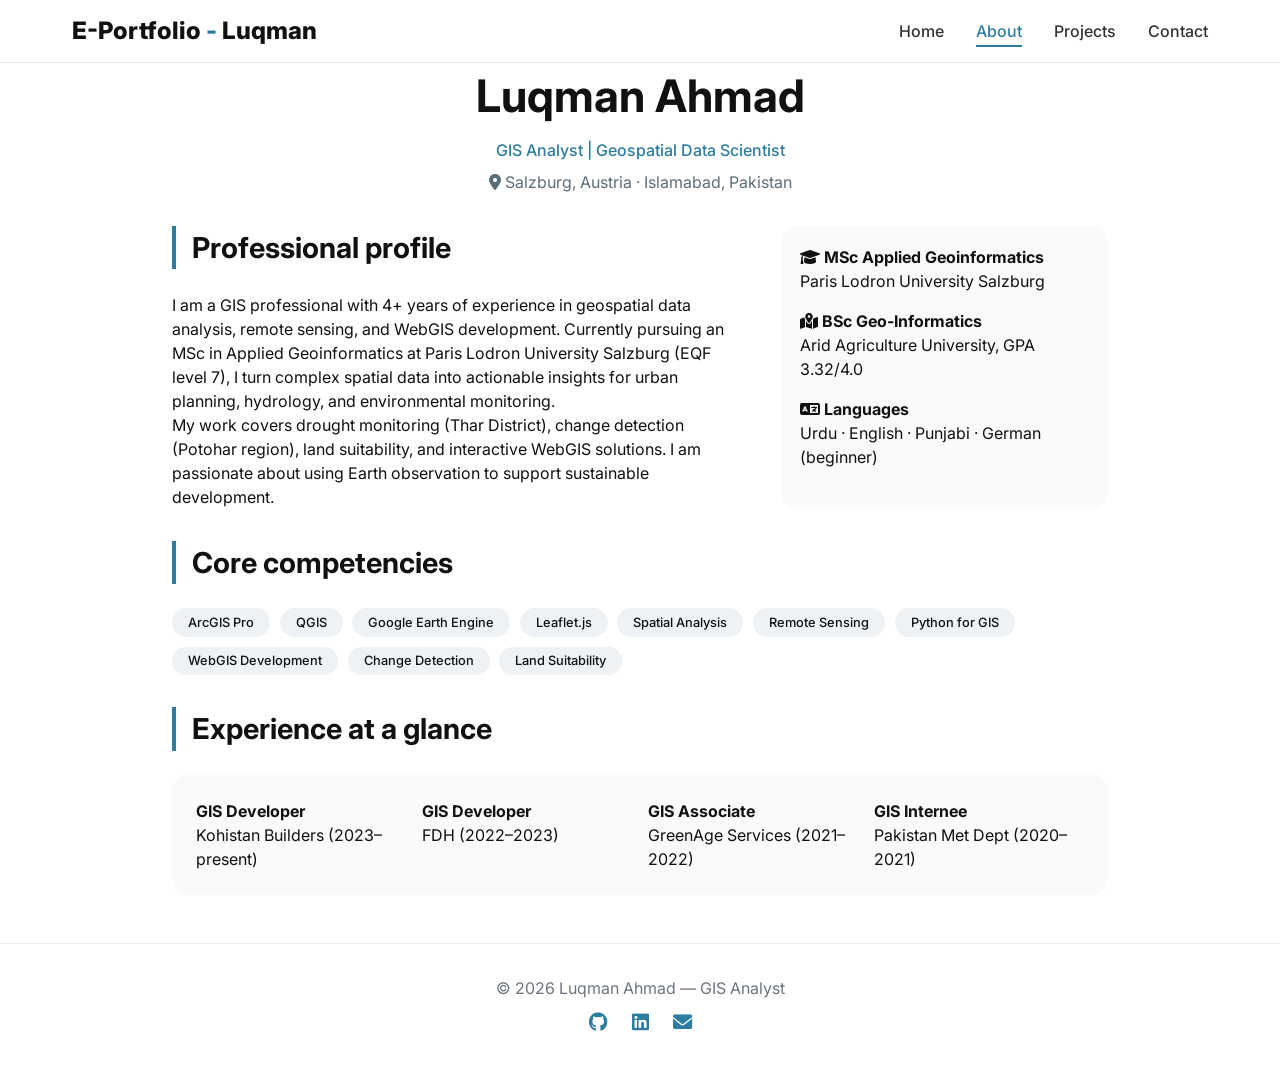
==== about.html @ 3cb947be "Add files via upload" ====
<!DOCTYPE html>
<html lang="en">
<head>
    <meta charset="UTF-8">
    <meta name="viewport" content="width=device-width, initial-scale=1.0">
    <title>About | Luqman Ahmad</title>
    <link rel="stylesheet" href="style.css">
    <link rel="stylesheet" href="https://cdnjs.cloudflare.com/ajax/libs/font-awesome/6.0.0-beta3/css/all.min.css">
    <link href="https://fonts.googleapis.com/css2?family=Inter:opsz,wght@14..32,300;400;500;600;700;800&display=swap" rel="stylesheet">
</head>
<body>
<header>
    <div class="container navbar">
        <a href="index.html" class="logo">E-Portfolio<span> - </span>Luqman</a>
        <div class="menu-icon" id="menuIcon">
            <i class="fas fa-bars"></i>
        </div>
        <ul class="nav-links" id="navLinks">
            <li><a href="index.html">Home</a></li>
            <li><a href="about.html" class="active">About</a></li>
            <li><a href="projects.html">Projects</a></li>
            <li><a href="contact.html">Contact</a></li>
        </ul>
    </div>
</header>

<main>
    <div class="container about-page">
        <div class="about-header">
            <h1>Luqman Ahmad</h1>
            <p class="subtitle">GIS Analyst | Geospatial Data Scientist</p>
            <p class="location"><i class="fas fa-map-marker-alt"></i> Salzburg, Austria · Islamabad, Pakistan</p>
        </div>

        <div class="about-grid">
            <div class="about-text">
                <h2>Professional profile</h2>
                <p>I am a GIS professional with 4+ years of experience in geospatial data analysis, remote sensing, and WebGIS development. Currently pursuing an MSc in Applied Geoinformatics at Paris Lodron University Salzburg (EQF level 7), I turn complex spatial data into actionable insights for urban planning, hydrology, and environmental monitoring.</p>
                <p>My work covers drought monitoring (Thar District), change detection (Potohar region), land suitability, and interactive WebGIS solutions. I am passionate about using Earth observation to support sustainable development.</p>
            </div>
            <div class="about-highlights">
                <div class="highlight-item"><i class="fas fa-graduation-cap"></i> <strong>MSc Applied Geoinformatics</strong><br>Paris Lodron University Salzburg</div>
                <div class="highlight-item"><i class="fas fa-map-marked-alt"></i> <strong>BSc Geo‑Informatics</strong><br>Arid Agriculture University, GPA 3.32/4.0</div>
                <div class="highlight-item"><i class="fas fa-language"></i> <strong>Languages</strong><br>Urdu · English · Punjabi · German (beginner)</div>
            </div>
        </div>

        <div class="core-skills">
            <h2>Core competencies</h2>
            <div class="skill-tags">
                <span>ArcGIS Pro</span><span>QGIS</span><span>Google Earth Engine</span><span>Leaflet.js</span>
                <span>Spatial Analysis</span><span>Remote Sensing</span><span>Python for GIS</span>
                <span>WebGIS Development</span><span>Change Detection</span><span>Land Suitability</span>
            </div>
        </div>

        <div class="experience-summary">
            <h2>Experience at a glance</h2>
            <div class="exp-grid">
                <div><strong>GIS Developer</strong><br>Kohistan Builders (2023–present)</div>
                <div><strong>GIS Developer</strong><br>FDH (2022–2023)</div>
                <div><strong>GIS Associate</strong><br>GreenAge Services (2021–2022)</div>
                <div><strong>GIS Internee</strong><br>Pakistan Met Dept (2020–2021)</div>
            </div>
        </div>
    </div>
</main>

<footer>
    <div class="container">
        <p>© 2026 Luqman Ahmad — GIS Analyst</p>
        <div class="social-links">
            <a href="https://github.com/luqman-gis" target="_blank"><i class="fab fa-github"></i></a>
            <a href="https://linkedin.com/in/luqman-ahmad-gis" target="_blank"><i class="fab fa-linkedin"></i></a>
            <a href="mailto:luqman439@live.com"><i class="fas fa-envelope"></i></a>
        </div>
    </div>
</footer>

<script src="script.js"></script>
</body>
</html>
---- style.css ----
* {
    margin: 0;
    padding: 0;
    box-sizing: border-box;
}

body {
    font-family: 'Inter', system-ui, -apple-system, 'Segoe UI', Roboto, Helvetica, Arial, sans-serif;
    background: #ffffff;
    color: #111111;
    line-height: 1.5;
    scroll-behavior: smooth;
}

.container {
    max-width: 1200px;
    margin: 0 auto;
    padding: 0 2rem;
}

h1 { font-size: 2.8rem; margin-bottom: 0.5rem; }
h2 { font-size: 1.8rem; margin-bottom: 1.5rem; border-left: 4px solid #2c7da0; padding-left: 1rem; }

/* Buttons */
.btn {
    display: inline-flex;
    align-items: center;
    gap: 0.6rem;
    background: #111;
    color: white;
    padding: 0.7rem 1.5rem;
    border-radius: 40px;
    font-weight: 500;
    transition: 0.2s;
    text-decoration: none;
    border: none;
    cursor: pointer;
}
.btn-outline {
    background: transparent;
    border: 1px solid #111;
    color: #111;
}
.btn-outline:hover {
    background: #111;
    color: white;
}
.btn-primary {
    background: #2c7da0;
    color: white;
}
.btn-primary:hover {
    background: #1f5e7a;
    transform: translateY(-2px);
}

/* Header & Navigation */
header {
    background: rgba(255,255,255,0.96);
    backdrop-filter: blur(8px);
    border-bottom: 1px solid #eaeaea;
    position: sticky;
    top: 0;
    z-index: 1000;
    padding: 0.8rem 0;
}
.navbar {
    display: flex;
    justify-content: space-between;
    align-items: center;
    flex-wrap: wrap;
    gap: 1rem;
}
.logo {
    font-size: 1.5rem;
    font-weight: 800;
    color: #111;
    text-decoration: none;
}
.logo span { color: #2c7da0; }
.nav-links {
    display: flex;
    gap: 2rem;
    list-style: none;
}
.nav-links a {
    text-decoration: none;
    color: #333;
    font-weight: 500;
    padding-bottom: 4px;
    transition: 0.2s;
}
.nav-links a:hover, .nav-links a.active {
    color: #2c7da0;
    border-bottom: 2px solid #2c7da0;
}
.menu-icon {
    display: none;
    font-size: 1.5rem;
    cursor: pointer;
    color: #2c7da0;
}

/* Hero with video background */
.video-hero {
    position: relative;
    overflow: hidden;
    padding: 5rem 0;
    min-height: 85vh;
    display: flex;
    align-items: center;
}
.hero-video {
    position: absolute;
    top: 0;
    left: 0;
    width: 100%;
    height: 100%;
    object-fit: cover;
    z-index: 0;
}
.hero-overlay {
    position: absolute;
    top: 0;
    left: 0;
    width: 100%;
    height: 100%;
    background: rgba(255, 255, 255, 0.8);  /* 80% white overlay */
    z-index: 1;
}
.video-hero .container {
    position: relative;
    z-index: 2;
}
.hero-grid {
    display: flex;
    align-items: center;
    justify-content: space-between;
    gap: 3rem;
    flex-wrap: wrap;
}
.hero-text { flex: 1; }
.hero-text .tagline {
    font-size: 1.2rem;
    color: #2c7da0;
    font-weight: 600;
    margin-bottom: 0.5rem;
}
.hero-text p {
    color: #2c3e50;
    margin: 1rem 0;
    max-width: 550px;
}
.profile-pic {
    width: 260px;
    height: 260px;
    border-radius: 50%;
    object-fit: cover;
    border: 4px solid #2c7da0;
    box-shadow: 0 20px 30px -10px rgba(0,0,0,0.1);
}
.btn-group { display: flex; gap: 1rem; flex-wrap: wrap; margin-top: 1.5rem; }

/* Mini projects on home */
.mini-projects {
    display: grid;
    grid-template-columns: repeat(auto-fit, minmax(240px, 1fr));
    gap: 1.5rem;
    margin: 2rem 0;
}
.mini-card {
    background: #f8fafc;
    padding: 1.5rem;
    border-radius: 1.2rem;
    text-align: center;
    border: 1px solid #eef2f5;
}
.mini-card i { font-size: 2rem; color: #2c7da0; margin-bottom: 0.5rem; }

/* About page */
.about-page { max-width: 1000px; margin: 0 auto; }
.about-header { text-align: center; margin-bottom: 2rem; }
.about-header .subtitle { color: #2c7da0; font-weight: 500; }
.location { color: #5a6e7a; margin-top: 0.5rem; }
.about-grid {
    display: flex;
    gap: 2rem;
    flex-wrap: wrap;
    margin: 2rem 0;
}
.about-text { flex: 2; }
.about-highlights { flex: 1; background: #f8fafc; padding: 1.2rem; border-radius: 1rem; }
.highlight-item { margin-bottom: 1rem; }
.core-skills, .experience-summary { margin: 2rem 0; }
.skill-tags {
    display: flex;
    flex-wrap: wrap;
    gap: 0.6rem;
}
.skill-tags span {
    background: #eef2f5;
    padding: 0.3rem 1rem;
    border-radius: 30px;
    font-size: 0.8rem;
    font-weight: 500;
}
.exp-grid {
    display: grid;
    grid-template-columns: repeat(auto-fit, minmax(200px, 1fr));
    gap: 1rem;
    background: #f8fafc;
    padding: 1.5rem;
    border-radius: 1rem;
}

/* Projects page */
.projects-grid-full {
    display: flex;
    flex-direction: column;
    gap: 3rem;
    margin-top: 2rem;
}
.project-item {
    display: flex;
    gap: 2rem;
    align-items: center;
    background: #f8fafc;
    border-radius: 1.5rem;
    overflow: hidden;
    padding: 1.5rem;
}
.project-item.reverse { flex-direction: row-reverse; }
.project-image {
    flex: 1;
    border-radius: 1rem;
    overflow: hidden;
}
.project-image img {
    width: 100%;
    height: auto;
    display: block;
}
.project-details { flex: 1; }
.project-tools { color: #2c7da0; font-size: 0.85rem; margin: 0.3rem 0; }

/* Contact page */
.contact-page { max-width: 800px; margin: 2rem auto; }
.contact-card {
    background: #f8fafc;
    padding: 2rem;
    border-radius: 1.5rem;
    margin-top: 2rem;
}
.contact-line {
    display: flex;
    align-items: center;
    gap: 1rem;
    margin-bottom: 1rem;
}
.contact-line i { width: 28px; color: #2c7da0; }
.contact-note { margin-top: 1.5rem; padding-top: 1rem; border-top: 1px solid #e2e8f0; }

/* Footer */
footer {
    text-align: center;
    padding: 2rem;
    border-top: 1px solid #eaeaea;
    color: #6c757d;
    margin-top: 3rem;
}
.social-links {
    display: flex;
    justify-content: center;
    gap: 1.5rem;
    margin-top: 0.5rem;
}
.social-links a { color: #2c7da0; font-size: 1.2rem; }

/* Responsive */
@media (max-width: 768px) {
    .container { padding: 0 1rem; }
    h1 { font-size: 2rem; }
    .hero-grid { flex-direction: column; text-align: center; }
    .profile-pic { width: 180px; height: 180px; }
    .project-item, .project-item.reverse { flex-direction: column; text-align: center; }
    .nav-links {
        display: none;
        flex-direction: column;
        width: 100%;
        background: white;
        padding: 1rem 0;
    }
    .nav-links.active { display: flex; }
    .menu-icon { display: block; position: absolute; top: 1rem; right: 1rem; }
}
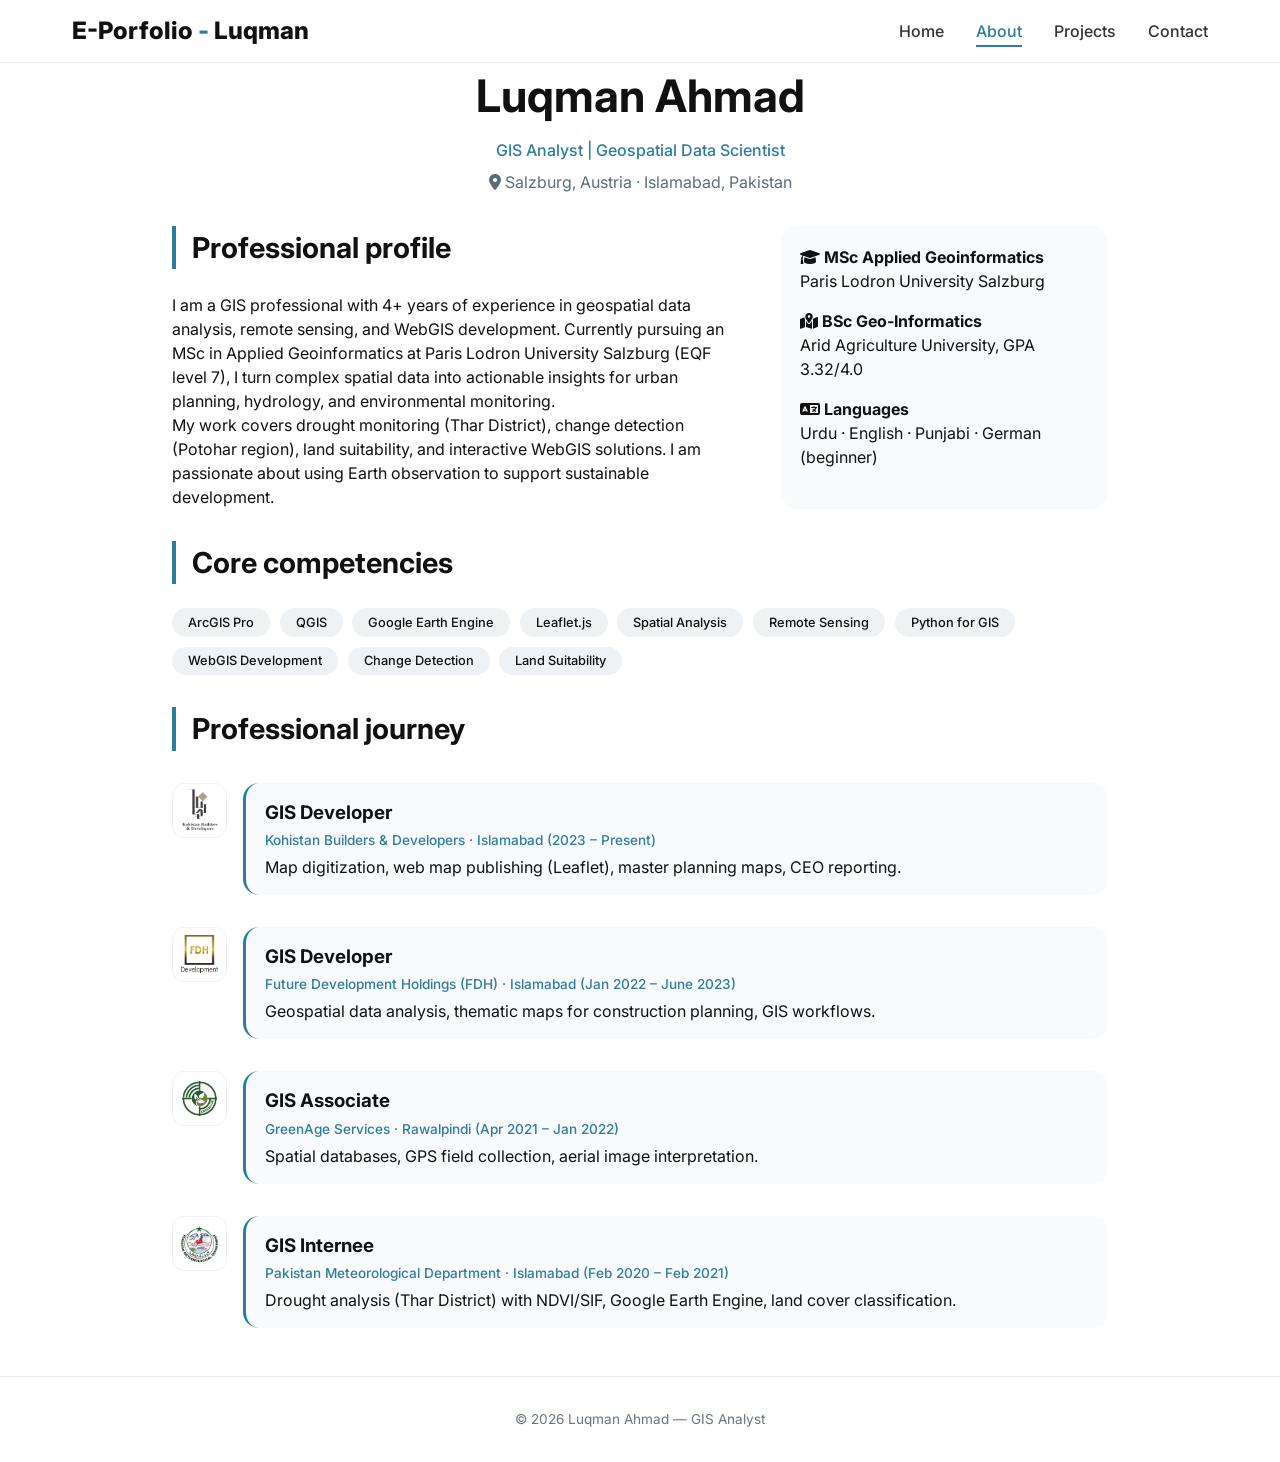
==== commit 854fce02: "Update about.html" ====
--- a/about.html
+++ b/about.html
@@ -11,7 +11,7 @@
 <body>
 <header>
     <div class="container navbar">
-        <a href="index.html" class="logo">E-Portfolio<span> - </span>Luqman</a>
+        <a href="index.html" class="logo">E-Porfolio<span> - </span>Luqman</a>
         <div class="menu-icon" id="menuIcon">
             <i class="fas fa-bars"></i>
         </div>
@@ -54,13 +54,47 @@
             </div>
         </div>
 
-        <div class="experience-summary">
-            <h2>Experience at a glance</h2>
-            <div class="exp-grid">
-                <div><strong>GIS Developer</strong><br>Kohistan Builders (2023–present)</div>
-                <div><strong>GIS Developer</strong><br>FDH (2022–2023)</div>
-                <div><strong>GIS Associate</strong><br>GreenAge Services (2021–2022)</div>
-                <div><strong>GIS Internee</strong><br>Pakistan Met Dept (2020–2021)</div>
+        <h2>Professional journey</h2>
+        <div class="exp-timeline">
+            <div class="exp-item">
+                <div class="exp-logo">
+                    <img src="assets/img/kbd-logo.png" alt="KBD Logo" onerror="this.style.display='none'">
+                </div>
+                <div class="exp-content">
+                    <h3>GIS Developer</h3>
+                    <div class="exp-meta">Kohistan Builders & Developers · Islamabad (2023 – Present)</div>
+                    <p>Map digitization, web map publishing (Leaflet), master planning maps, CEO reporting.</p>
+                </div>
+            </div>
+            <div class="exp-item">
+                <div class="exp-logo">
+                    <img src="assets/img/FDH-logo.png" alt="FDH Logo" onerror="this.style.display='none'">
+                </div>
+                <div class="exp-content">
+                    <h3>GIS Developer</h3>
+                    <div class="exp-meta">Future Development Holdings (FDH) · Islamabad (Jan 2022 – June 2023)</div>
+                    <p>Geospatial data analysis, thematic maps for construction planning, GIS workflows.</p>
+                </div>
+            </div>
+            <div class="exp-item">
+                <div class="exp-logo">
+                    <img src="assets/img/greenage-logo.png" alt="GreenAge Logo" onerror="this.style.display='none'">
+                </div>
+                <div class="exp-content">
+                    <h3>GIS Associate</h3>
+                    <div class="exp-meta">GreenAge Services · Rawalpindi (Apr 2021 – Jan 2022)</div>
+                    <p>Spatial databases, GPS field collection, aerial image interpretation.</p>
+                </div>
+            </div>
+            <div class="exp-item">
+                <div class="exp-logo">
+                    <img src="assets/img/PMD-logo.png" alt="PMD Logo" onerror="this.style.display='none'">
+                </div>
+                <div class="exp-content">
+                    <h3>GIS Internee</h3>
+                    <div class="exp-meta">Pakistan Meteorological Department · Islamabad (Feb 2020 – Feb 2021)</div>
+                    <p>Drought analysis (Thar District) with NDVI/SIF, Google Earth Engine, land cover classification.</p>
+                </div>
             </div>
         </div>
     </div>
@@ -69,14 +103,9 @@
 <footer>
     <div class="container">
         <p>© 2026 Luqman Ahmad — GIS Analyst</p>
-        <div class="social-links">
-            <a href="https://github.com/luqman-gis" target="_blank"><i class="fab fa-github"></i></a>
-            <a href="https://linkedin.com/in/luqman-ahmad-gis" target="_blank"><i class="fab fa-linkedin"></i></a>
-            <a href="mailto:luqman439@live.com"><i class="fas fa-envelope"></i></a>
-        </div>
     </div>
 </footer>
 
 <script src="script.js"></script>
 </body>
-</html>+</html>
--- a/style.css
+++ b/style.css
@@ -125,7 +125,7 @@
     left: 0;
     width: 100%;
     height: 100%;
-    background: rgba(255, 255, 255, 0.8);  /* 80% white overlay */
+    background: rgba(255, 255, 255, 0.8);
     z-index: 1;
 }
 .video-hero .container {
@@ -204,14 +204,42 @@
     font-size: 0.8rem;
     font-weight: 500;
 }
-.exp-grid {
-    display: grid;
-    grid-template-columns: repeat(auto-fit, minmax(200px, 1fr));
+
+/* Experience timeline with logos */
+.exp-timeline {
+    margin: 2rem 0;
+}
+.exp-item {
+    display: flex;
     gap: 1rem;
+    margin-bottom: 2rem;
+}
+.exp-logo {
+    flex-shrink: 0;
+    width: 55px;
+    height: 55px;
+    background: white;
+    border-radius: 12px;
+    display: flex;
+    align-items: center;
+    justify-content: center;
+    border: 1px solid #eef2f5;
+    overflow: hidden;
+}
+.exp-logo img {
+    width: 70%;
+    height: auto;
+    object-fit: contain;
+}
+.exp-content {
+    flex: 1;
     background: #f8fafc;
-    padding: 1.5rem;
+    padding: 1rem 1.2rem;
     border-radius: 1rem;
-}
+    border-left: 3px solid #2c7da0;
+}
+.exp-content h3 { margin-bottom: 0.2rem; }
+.exp-meta { color: #2c7da0; font-weight: 500; margin-bottom: 0.3rem; font-size: 0.85rem; }
 
 /* Projects page */
 .projects-grid-full {
@@ -260,21 +288,15 @@
 .contact-line i { width: 28px; color: #2c7da0; }
 .contact-note { margin-top: 1.5rem; padding-top: 1rem; border-top: 1px solid #e2e8f0; }
 
-/* Footer */
+/* Footer - no social icons */
 footer {
     text-align: center;
     padding: 2rem;
     border-top: 1px solid #eaeaea;
     color: #6c757d;
+    font-size: 0.85rem;
     margin-top: 3rem;
 }
-.social-links {
-    display: flex;
-    justify-content: center;
-    gap: 1.5rem;
-    margin-top: 0.5rem;
-}
-.social-links a { color: #2c7da0; font-size: 1.2rem; }
 
 /* Responsive */
 @media (max-width: 768px) {
@@ -283,6 +305,8 @@
     .hero-grid { flex-direction: column; text-align: center; }
     .profile-pic { width: 180px; height: 180px; }
     .project-item, .project-item.reverse { flex-direction: column; text-align: center; }
+    .exp-item { flex-direction: column; align-items: center; text-align: center; }
+    .exp-logo { width: 50px; height: 50px; margin-bottom: 0.5rem; }
     .nav-links {
         display: none;
         flex-direction: column;
@@ -292,4 +316,4 @@
     }
     .nav-links.active { display: flex; }
     .menu-icon { display: block; position: absolute; top: 1rem; right: 1rem; }
-}+}
